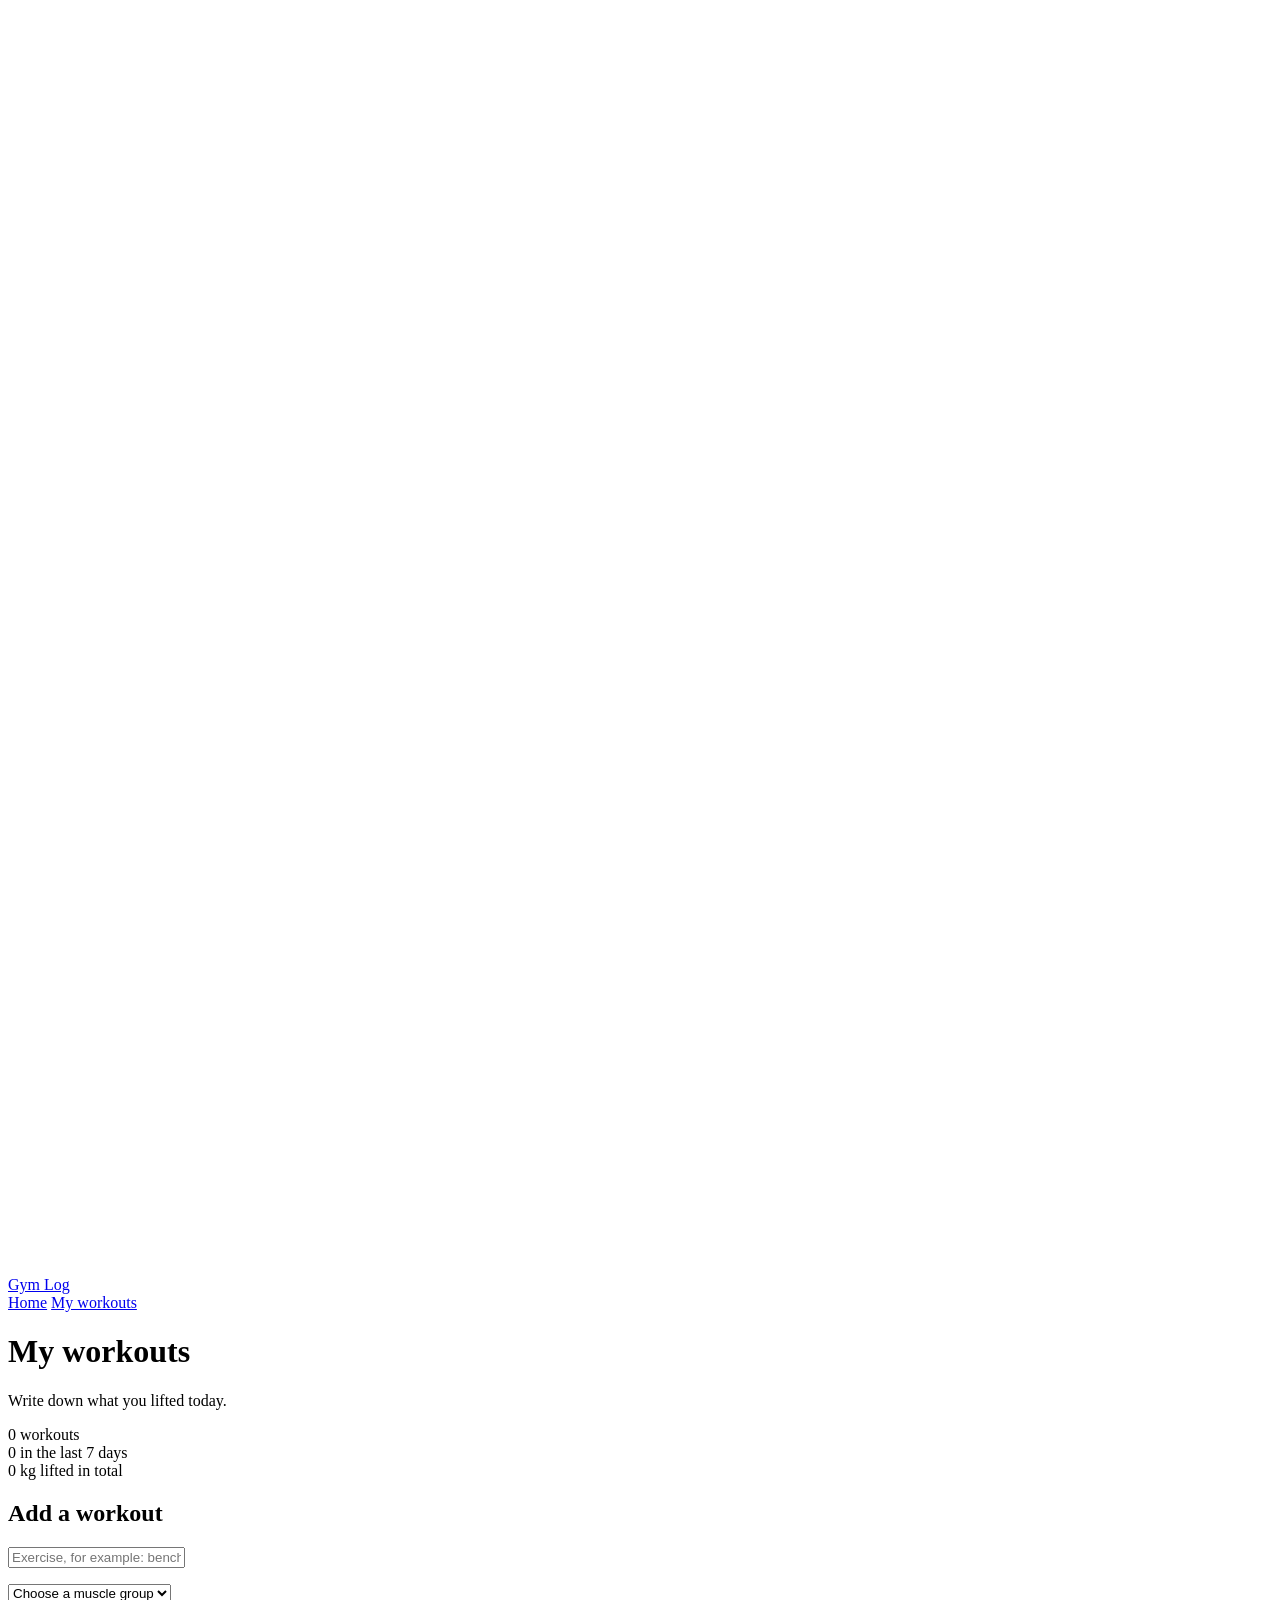
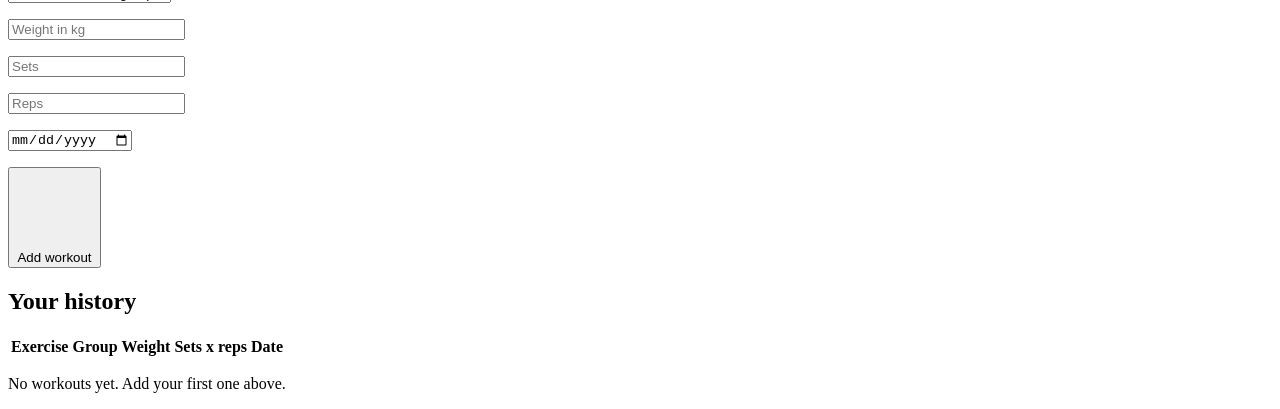
==== log.html @ 32770ccd "Add workout log page with form and history table Co-Authored-By: Claude Sonnet 5.5 <noreply@anthropi" ====
<!DOCTYPE html>
<html lang="en">
<head>
  <meta charset="UTF-8">
  <meta name="viewport" content="width=device-width, initial-scale=1.0">
  <title>My workouts - Gym Log</title>
  <link rel="stylesheet" href="styles.css">
</head>
<body>

  <!-- Navigation bar -->
  <nav class="navbar">
    <div class="wide navbar-inner">
      <a class="logo" href="index.html">
        <svg class="icon" viewBox="0 0 24 24"><path d="M6 7v10M18 7v10M3 10v4M21 10v4M6 12h12"/></svg>
        Gym Log
      </a>
      <div class="nav-links">
        <a class="nav-link" href="index.html">Home</a>
        <a class="nav-link active" href="log.html">My workouts</a>
      </div>
    </div>
  </nav>

  <main class="container">

    <header class="section">
      <h1>My workouts</h1>
      <p class="muted">Write down what you lifted today.</p>

      <div class="stats">
        <div class="stat">
          <span class="stat-number" id="total-count">0</span>
          <span class="muted">workouts</span>
        </div>
        <div class="stat">
          <span class="stat-number" id="week-count">0</span>
          <span class="muted">in the last 7 days</span>
        </div>
        <div class="stat">
          <span class="stat-number" id="volume-count">0</span>
          <span class="muted">kg lifted in total</span>
        </div>
      </div>
    </header>

    <section class="section">
      <h2>Add a workout</h2>
      <form id="workout-form" novalidate>
        <div class="field">
          <input class="input" type="text" id="exercise" placeholder="Exercise, for example: bench press" aria-label="Exercise">
          <p class="error" id="exercise-error"></p>
        </div>

        <div class="field">
          <select class="input" id="group" aria-label="Muscle group">
            <option value="">Choose a muscle group</option>
            <option value="Chest">Chest</option>
            <option value="Back">Back</option>
            <option value="Legs">Legs</option>
            <option value="Shoulders">Shoulders</option>
            <option value="Arms">Arms</option>
            <option value="Core">Core</option>
          </select>
          <p class="error" id="group-error"></p>
        </div>

        <div class="row">
          <div class="field">
            <input class="input" type="number" id="weight" placeholder="Weight in kg" min="0" step="any" aria-label="Weight in kg">
            <p class="error" id="weight-error"></p>
          </div>
          <div class="field">
            <input class="input" type="number" id="sets" placeholder="Sets" min="1" aria-label="Sets">
            <p class="error" id="sets-error"></p>
          </div>
          <div class="field">
            <input class="input" type="number" id="reps" placeholder="Reps" min="1" aria-label="Reps">
            <p class="error" id="reps-error"></p>
          </div>
        </div>

        <div class="field">
          <input class="input" type="date" id="date" aria-label="Date">
          <p class="error" id="date-error"></p>
        </div>

        <button class="button button-primary" type="submit">
          <svg class="icon" viewBox="0 0 24 24"><path d="M12 5v14M5 12h14"/></svg>
          Add workout
        </button>
      </form>
    </section>

    <section class="section">
      <h2>Your history</h2>
      <table class="table">
        <thead>
          <tr>
            <th>Exercise</th>
            <th>Group</th>
            <th>Weight</th>
            <th>Sets x reps</th>
            <th>Date</th>
            <th></th>
          </tr>
        </thead>
        <tbody id="workout-list"></tbody>
      </table>
      <p class="muted" id="empty-message">No workouts yet. Add your first one above.</p>
    </section>

  </main>

  <script src="lib.js"></script>
  <script src="app.js"></script>
</body>
</html>
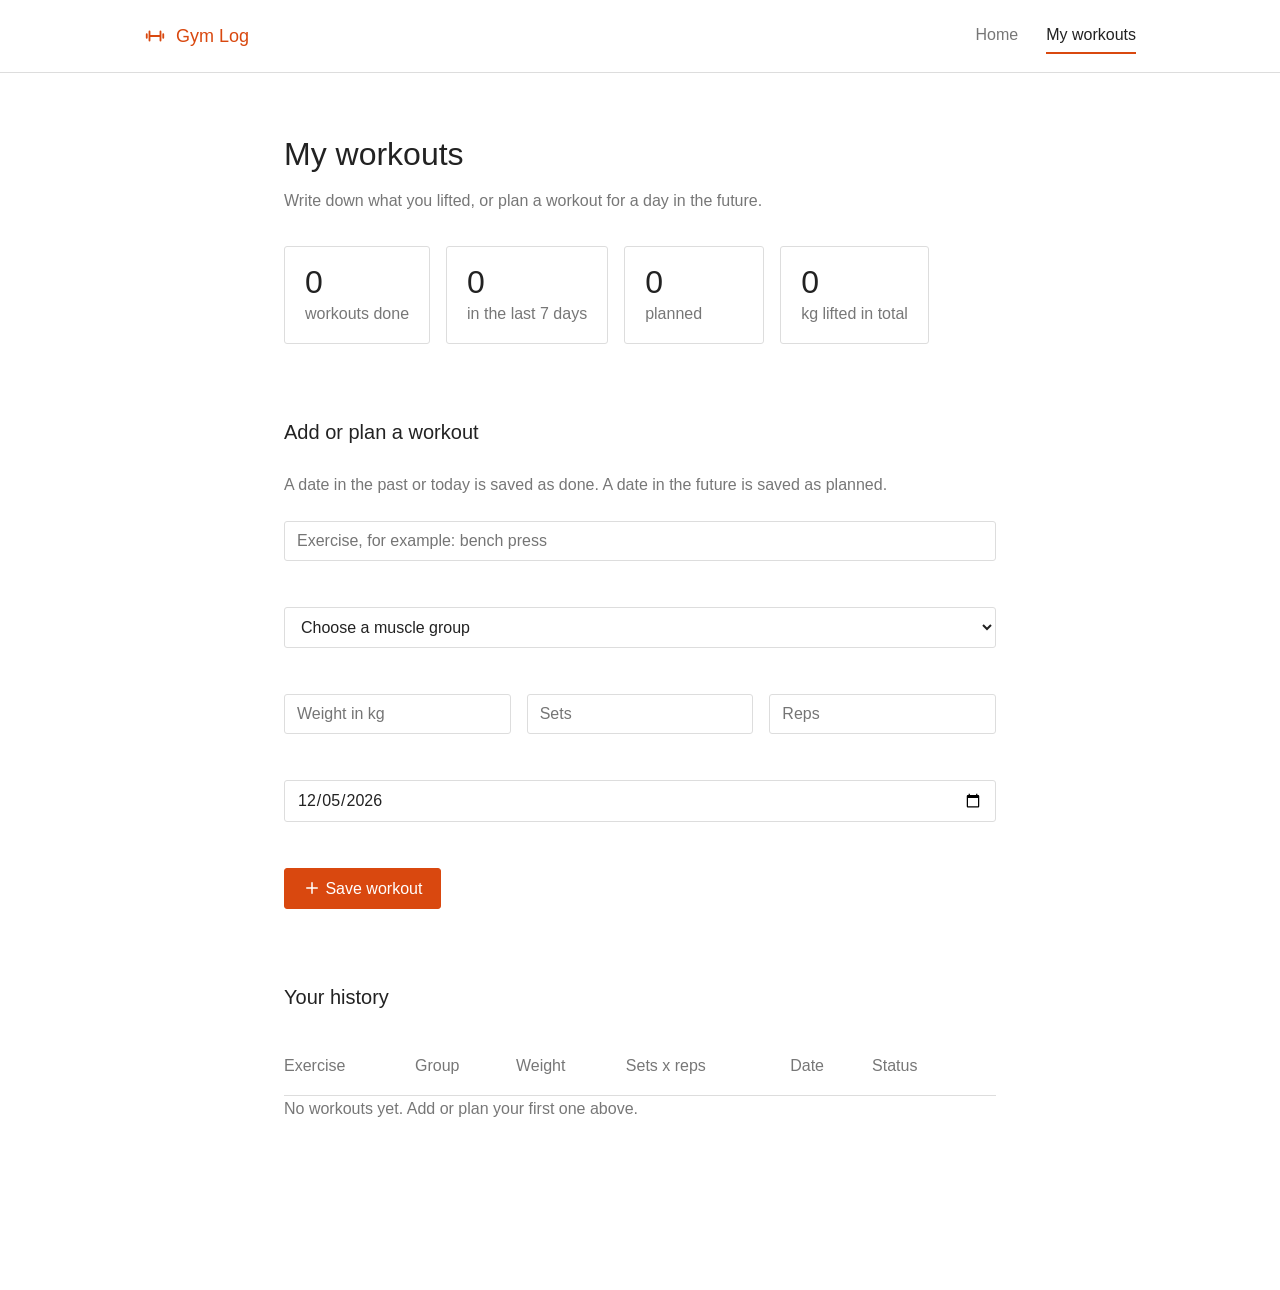
==== commit fba92ceb: "Let workouts be planned: new status column and planned count Co-Authored-By: Claude Sonnet 5.5 <nore" ====
--- a/log.html
+++ b/log.html
@@ -26,16 +26,20 @@
 
     <header class="section">
       <h1>My workouts</h1>
-      <p class="muted">Write down what you lifted today.</p>
+      <p class="muted">Write down what you lifted, or plan a workout for a day in the future.</p>
 
       <div class="stats">
         <div class="stat">
-          <span class="stat-number" id="total-count">0</span>
-          <span class="muted">workouts</span>
+          <span class="stat-number" id="done-count">0</span>
+          <span class="muted">workouts done</span>
         </div>
         <div class="stat">
           <span class="stat-number" id="week-count">0</span>
           <span class="muted">in the last 7 days</span>
+        </div>
+        <div class="stat">
+          <span class="stat-number" id="planned-count">0</span>
+          <span class="muted">planned</span>
         </div>
         <div class="stat">
           <span class="stat-number" id="volume-count">0</span>
@@ -45,7 +49,8 @@
     </header>
 
     <section class="section">
-      <h2>Add a workout</h2>
+      <h2>Add or plan a workout</h2>
+      <p class="muted hint">A date in the past or today is saved as done. A date in the future is saved as planned.</p>
       <form id="workout-form" novalidate>
         <div class="field">
           <input class="input" type="text" id="exercise" placeholder="Exercise, for example: bench press" aria-label="Exercise">
@@ -87,7 +92,7 @@
 
         <button class="button button-primary" type="submit">
           <svg class="icon" viewBox="0 0 24 24"><path d="M12 5v14M5 12h14"/></svg>
-          Add workout
+          Save workout
         </button>
       </form>
     </section>
@@ -102,12 +107,13 @@
             <th>Weight</th>
             <th>Sets x reps</th>
             <th>Date</th>
+            <th>Status</th>
             <th></th>
           </tr>
         </thead>
         <tbody id="workout-list"></tbody>
       </table>
-      <p class="muted" id="empty-message">No workouts yet. Add your first one above.</p>
+      <p class="muted" id="empty-message">No workouts yet. Add or plan your first one above.</p>
     </section>
 
   </main>
--- a/styles.css
+++ b/styles.css
@@ -0,0 +1,436 @@
+/* styles.css
+   A small set of reusable classes. Flat design: no gradients,
+   no shadows, small corners, lots of white space. */
+
+/* Colors and sizes in one place */
+:root {
+  --text: #222222;
+  --muted: #777777;
+  --line: #dddddd;
+  --accent: #d9480f;
+  --accent-hover: #b83c0b;
+  --tint: #fdf3ee;
+  --red: #a61b1b;
+  --corner: 3px;
+}
+
+* {
+  box-sizing: border-box;
+}
+
+body {
+  margin: 0;
+  font-family: Arial, Helvetica, sans-serif;
+  font-size: 16px;
+  line-height: 1.6;
+  color: var(--text);
+  background: #ffffff;
+}
+
+/* Layout */
+.container {
+  max-width: 760px;
+  margin: 0 auto;
+  padding: 56px 24px 96px 24px;
+}
+
+.wide {
+  max-width: 1040px;
+  margin: 0 auto;
+  padding: 0 24px;
+}
+
+.section {
+  margin-bottom: 72px;
+}
+
+/* Text */
+h1 {
+  margin: 0 0 8px 0;
+  font-size: 32px;
+  font-weight: normal;
+}
+
+h2 {
+  margin: 0 0 24px 0;
+  font-size: 20px;
+  font-weight: normal;
+}
+
+h3 {
+  margin: 0 0 8px 0;
+  font-size: 18px;
+  font-weight: normal;
+}
+
+p {
+  margin: 0 0 8px 0;
+}
+
+a {
+  color: inherit;
+}
+
+.muted {
+  color: var(--muted);
+}
+
+.red {
+  color: var(--red);
+}
+
+.hint {
+  margin-bottom: 24px;
+}
+
+.hidden {
+  display: none;
+}
+
+/* Icons (small drawings made with SVG) */
+.icon {
+  width: 18px;
+  height: 18px;
+  fill: none;
+  stroke: currentColor;
+  stroke-width: 2;
+  stroke-linecap: round;
+  stroke-linejoin: round;
+  vertical-align: -3px;
+}
+
+.icon-big {
+  width: 24px;
+  height: 24px;
+  vertical-align: middle;
+}
+
+/* Navigation bar */
+.navbar {
+  border-bottom: 1px solid var(--line);
+  background: #ffffff;
+}
+
+.navbar-inner {
+  display: flex;
+  align-items: center;
+  justify-content: space-between;
+  min-height: 72px;
+}
+
+.logo {
+  display: flex;
+  align-items: center;
+  gap: 10px;
+  font-size: 18px;
+  color: var(--accent);
+  text-decoration: none;
+}
+
+.logo .icon {
+  width: 22px;
+  height: 22px;
+}
+
+.nav-links {
+  display: flex;
+  align-items: center;
+  gap: 28px;
+}
+
+.nav-link {
+  padding: 4px 0;
+  color: var(--muted);
+  text-decoration: none;
+  border-bottom: 2px solid transparent;
+}
+
+.nav-link:hover {
+  color: var(--text);
+}
+
+.nav-link.active {
+  color: var(--text);
+  border-bottom-color: var(--accent);
+}
+
+/* Hero (dark band) */
+.hero-band {
+  color: #ffffff;
+  background: #1c1c1c;
+}
+
+.hero {
+  display: flex;
+  align-items: center;
+  justify-content: space-between;
+  gap: 64px;
+  padding-top: 96px;
+  padding-bottom: 96px;
+}
+
+.hero-text {
+  flex: 1;
+}
+
+.hero-title {
+  margin: 0 0 24px 0;
+  font-size: 48px;
+  font-weight: bold;
+  line-height: 1.2;
+}
+
+.hero-sub {
+  max-width: 460px;
+  margin: 0 0 40px 0;
+  font-size: 18px;
+  color: #b5b5b5;
+}
+
+.hero-art {
+  flex: 1;
+  max-width: 420px;
+}
+
+.hero-art svg {
+  display: block;
+  width: 100%;
+  height: auto;
+}
+
+/* How it works */
+.how {
+  padding: 96px 0;
+}
+
+.how-title {
+  margin-bottom: 48px;
+  font-size: 28px;
+}
+
+.steps {
+  display: flex;
+  gap: 48px;
+}
+
+.step {
+  flex: 1;
+}
+
+.step-icon {
+  display: flex;
+  align-items: center;
+  justify-content: center;
+  width: 52px;
+  height: 52px;
+  margin-bottom: 20px;
+  color: var(--accent);
+  background: var(--tint);
+  border-radius: var(--corner);
+}
+
+.how-end {
+  margin-top: 64px;
+}
+
+/* Footer */
+.footer {
+  padding: 32px 0;
+  color: var(--muted);
+  font-size: 14px;
+  border-top: 1px solid var(--line);
+}
+
+/* Numbers at the top of the planner */
+.stats {
+  display: flex;
+  gap: 16px;
+  margin-top: 32px;
+}
+
+.stat {
+  min-width: 140px;
+  padding: 16px 20px;
+  border: 1px solid var(--line);
+  border-radius: var(--corner);
+}
+
+.stat-number {
+  display: block;
+  font-size: 32px;
+  line-height: 1.2;
+}
+
+/* Form */
+.row {
+  display: flex;
+  gap: 16px;
+}
+
+.row .field {
+  flex: 1;
+}
+
+.field {
+  margin-bottom: 20px;
+}
+
+.input {
+  width: 100%;
+  padding: 10px 12px;
+  font-family: inherit;
+  font-size: 16px;
+  color: var(--text);
+  background: #ffffff;
+  border: 1px solid var(--line);
+  border-radius: var(--corner);
+}
+
+.input:focus {
+  outline: 2px solid var(--accent);
+  outline-offset: 0;
+}
+
+.input-bad {
+  border-color: var(--red);
+}
+
+.error {
+  min-height: 22px;
+  margin: 4px 0 0 0;
+  font-size: 14px;
+  color: var(--red);
+}
+
+/* Buttons (work on <button> and on <a>) */
+.button {
+  display: inline-block;
+  padding: 10px 18px;
+  font-family: inherit;
+  font-size: 16px;
+  color: var(--text);
+  text-decoration: none;
+  background: #ffffff;
+  border: 1px solid var(--line);
+  border-radius: var(--corner);
+  cursor: pointer;
+}
+
+.button:hover {
+  background: #f4f4f4;
+}
+
+.button-primary {
+  color: #ffffff;
+  background: var(--accent);
+  border-color: var(--accent);
+}
+
+.button-primary:hover {
+  background: var(--accent-hover);
+}
+
+.button-ghost {
+  color: #ffffff;
+  background: transparent;
+  border-color: #666666;
+}
+
+.button-ghost:hover {
+  background: #2c2c2c;
+}
+
+.button-big {
+  margin-right: 12px;
+  padding: 14px 28px;
+  font-size: 17px;
+}
+
+.button-small {
+  padding: 4px 10px;
+  font-size: 14px;
+}
+
+.button-small .icon {
+  width: 15px;
+  height: 15px;
+  vertical-align: -2px;
+}
+
+/* Table */
+.table {
+  width: 100%;
+  border-collapse: collapse;
+}
+
+.table th,
+.table td {
+  padding: 16px 12px 16px 0;
+  text-align: left;
+  border-bottom: 1px solid var(--line);
+}
+
+.table th {
+  font-weight: normal;
+  color: var(--muted);
+}
+
+.table td:last-child {
+  text-align: right;
+  white-space: nowrap;
+}
+
+/* Small screens */
+@media (max-width: 760px) {
+  .container {
+    padding: 40px 16px 64px 16px;
+  }
+
+  .hero {
+    flex-direction: column;
+    align-items: flex-start;
+    gap: 48px;
+    padding-top: 56px;
+    padding-bottom: 56px;
+  }
+
+  .hero-title {
+    font-size: 34px;
+  }
+
+  .hero-art {
+    width: 100%;
+  }
+
+  .steps {
+    flex-direction: column;
+    gap: 40px;
+  }
+
+  .row {
+    flex-direction: column;
+    gap: 0;
+  }
+
+  .stats {
+    flex-wrap: wrap;
+  }
+
+  .button-big {
+    margin-bottom: 12px;
+  }
+
+  .nav-links {
+    gap: 16px;
+  }
+
+  .nav-link {
+    display: none;
+  }
+
+  /* Let the table scroll sideways instead of breaking */
+  .table {
+    display: block;
+    overflow-x: auto;
+  }
+}
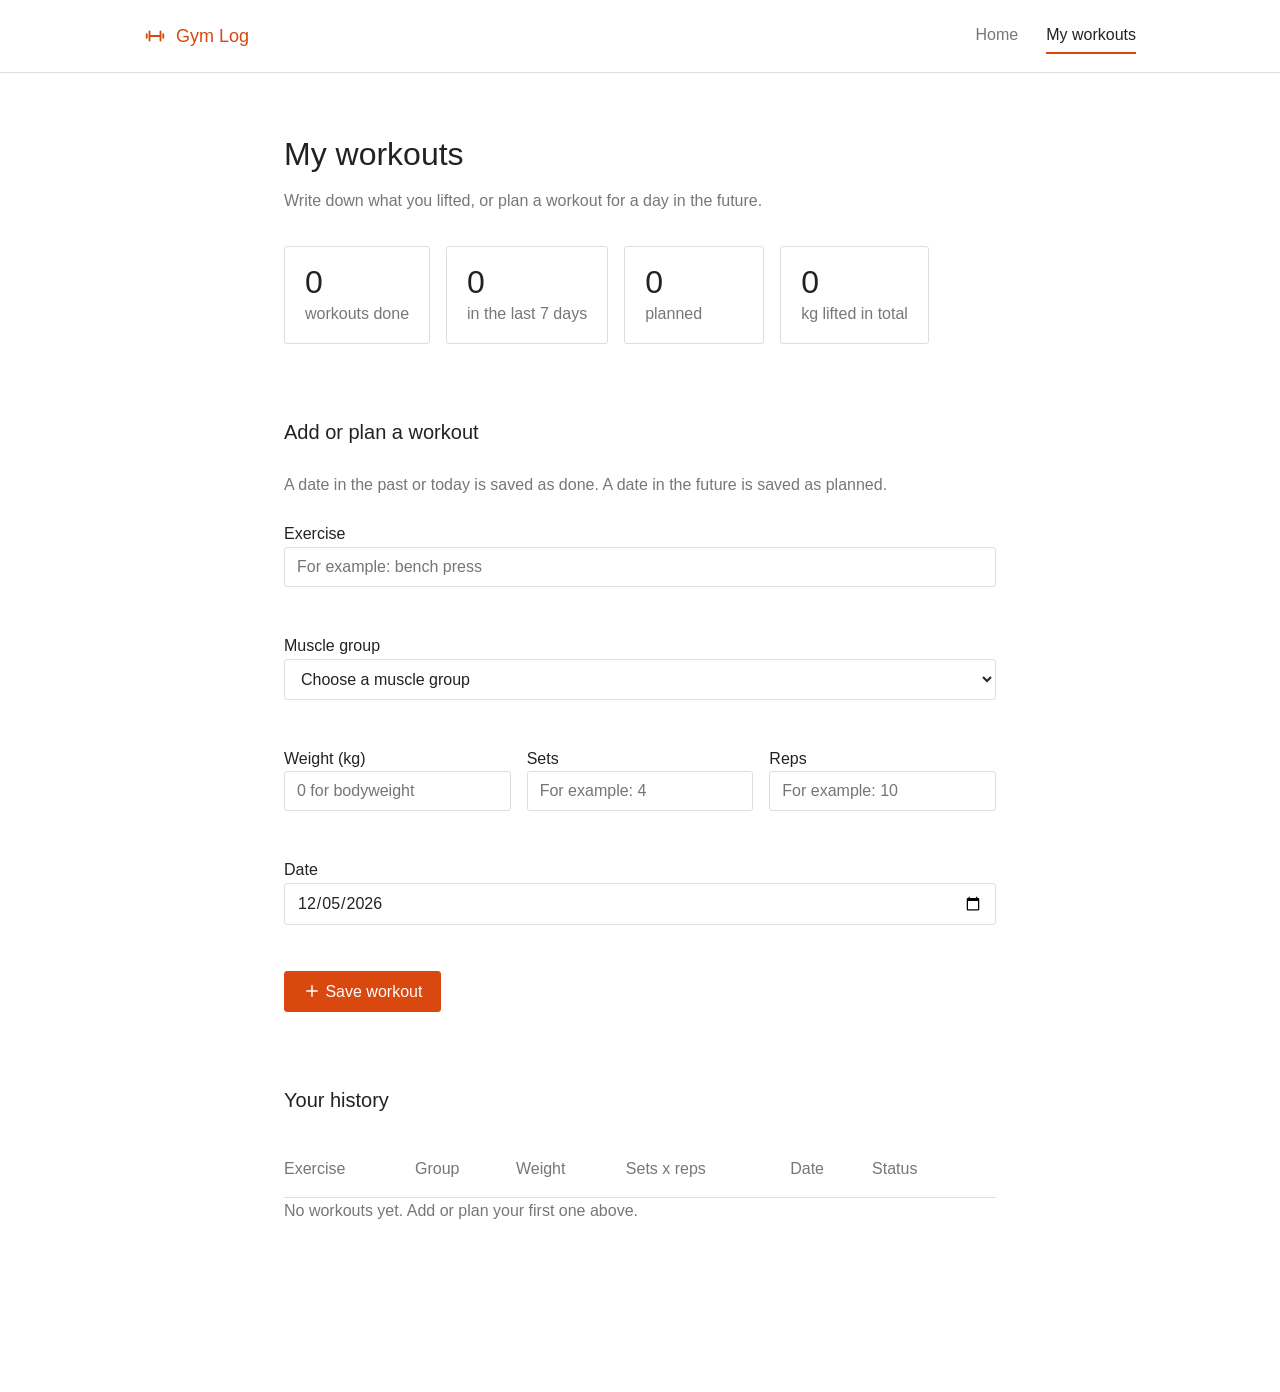
==== commit 03eb50c7: "Add visible labels above every form field Co-Authored-By: Claude Sonnet 5.5 <noreply@anthropic.com> " ====
--- a/log.html
+++ b/log.html
@@ -53,12 +53,14 @@
       <p class="muted hint">A date in the past or today is saved as done. A date in the future is saved as planned.</p>
       <form id="workout-form" novalidate>
         <div class="field">
-          <input class="input" type="text" id="exercise" placeholder="Exercise, for example: bench press" aria-label="Exercise">
+          <label class="label" for="exercise">Exercise</label>
+          <input class="input" type="text" id="exercise" placeholder="For example: bench press">
           <p class="error" id="exercise-error"></p>
         </div>
 
         <div class="field">
-          <select class="input" id="group" aria-label="Muscle group">
+          <label class="label" for="group">Muscle group</label>
+          <select class="input" id="group">
             <option value="">Choose a muscle group</option>
             <option value="Chest">Chest</option>
             <option value="Back">Back</option>
@@ -72,21 +74,25 @@
 
         <div class="row">
           <div class="field">
-            <input class="input" type="number" id="weight" placeholder="Weight in kg" min="0" step="any" aria-label="Weight in kg">
+            <label class="label" for="weight">Weight (kg)</label>
+            <input class="input" type="number" id="weight" placeholder="0 for bodyweight" min="0" step="any">
             <p class="error" id="weight-error"></p>
           </div>
           <div class="field">
-            <input class="input" type="number" id="sets" placeholder="Sets" min="1" aria-label="Sets">
+            <label class="label" for="sets">Sets</label>
+            <input class="input" type="number" id="sets" placeholder="For example: 4" min="1">
             <p class="error" id="sets-error"></p>
           </div>
           <div class="field">
-            <input class="input" type="number" id="reps" placeholder="Reps" min="1" aria-label="Reps">
+            <label class="label" for="reps">Reps</label>
+            <input class="input" type="number" id="reps" placeholder="For example: 10" min="1">
             <p class="error" id="reps-error"></p>
           </div>
         </div>
 
         <div class="field">
-          <input class="input" type="date" id="date" aria-label="Date">
+          <label class="label" for="date">Date</label>
+          <input class="input" type="date" id="date">
           <p class="error" id="date-error"></p>
         </div>
 
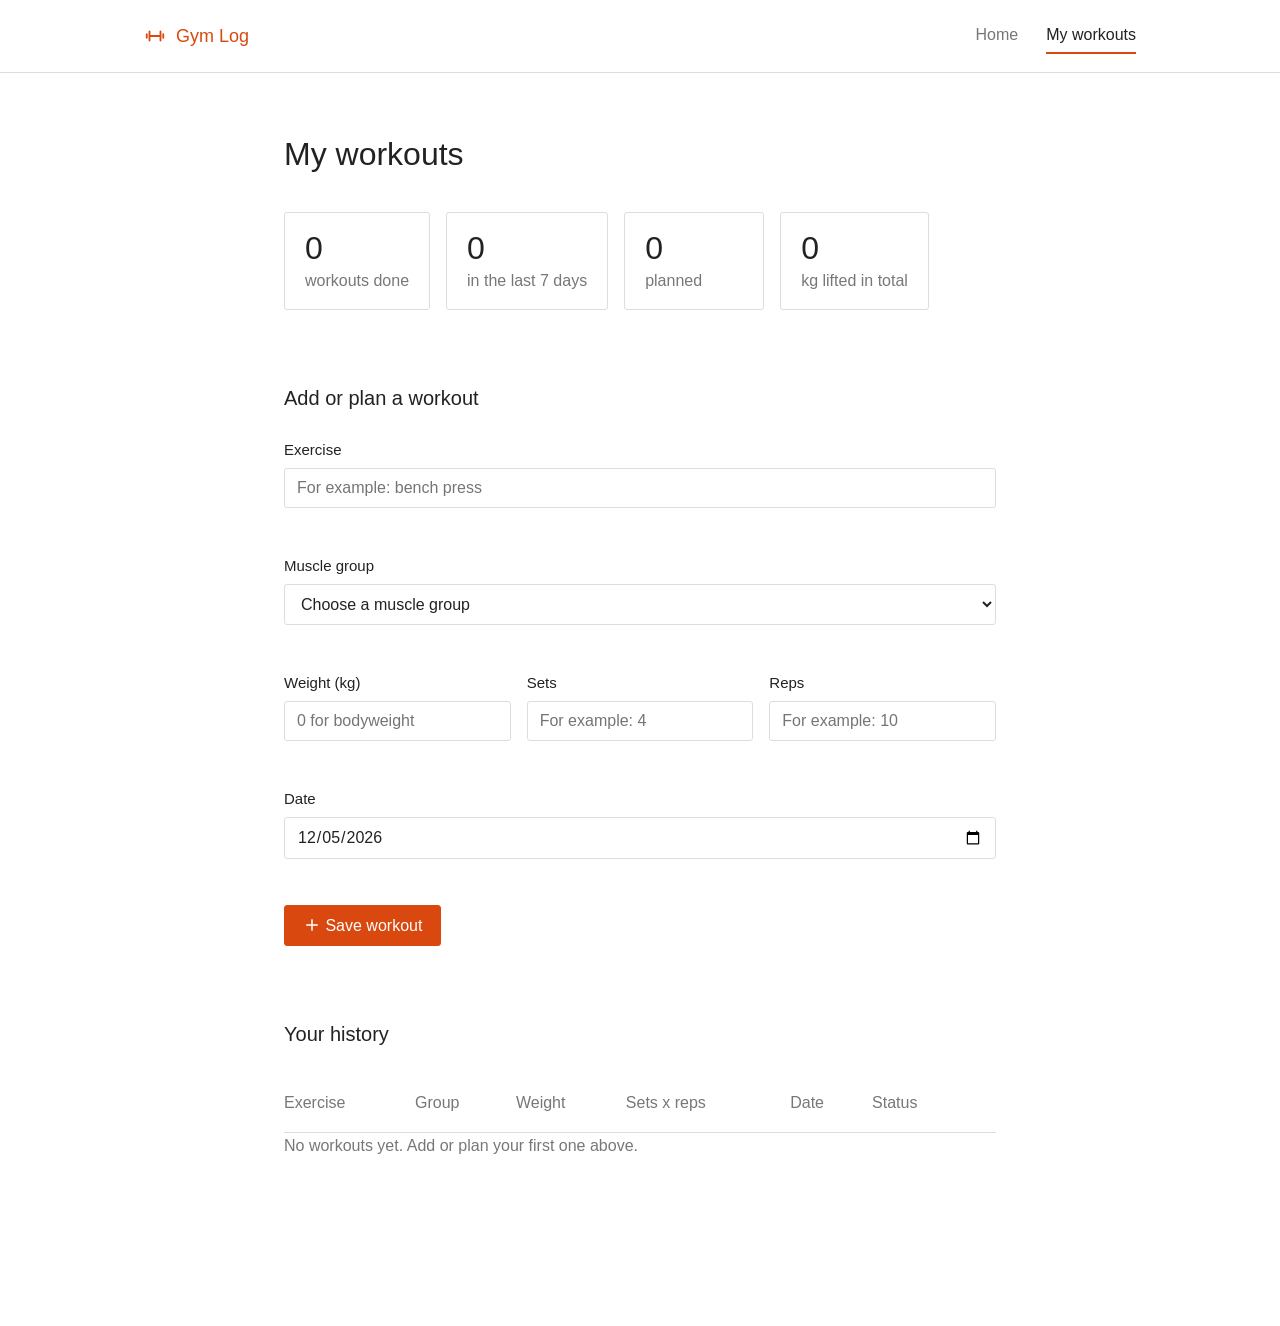
==== commit fd2a3131: "Remove the subtitle lines under the titles Co-Authored-By: Claude Sonnet 5.5 <noreply@anthropic.com>" ====
--- a/log.html
+++ b/log.html
@@ -26,7 +26,6 @@
 
     <header class="section">
       <h1>My workouts</h1>
-      <p class="muted">Write down what you lifted, or plan a workout for a day in the future.</p>
 
       <div class="stats">
         <div class="stat">
@@ -50,7 +49,6 @@
 
     <section class="section">
       <h2>Add or plan a workout</h2>
-      <p class="muted hint">A date in the past or today is saved as done. A date in the future is saved as planned.</p>
       <form id="workout-form" novalidate>
         <div class="field">
           <label class="label" for="exercise">Exercise</label>
--- a/styles.css
+++ b/styles.css
@@ -262,6 +262,12 @@
 }
 
 /* Form */
+.label {
+  display: block;
+  margin-bottom: 6px;
+  font-size: 15px;
+}
+
 .row {
   display: flex;
   gap: 16px;
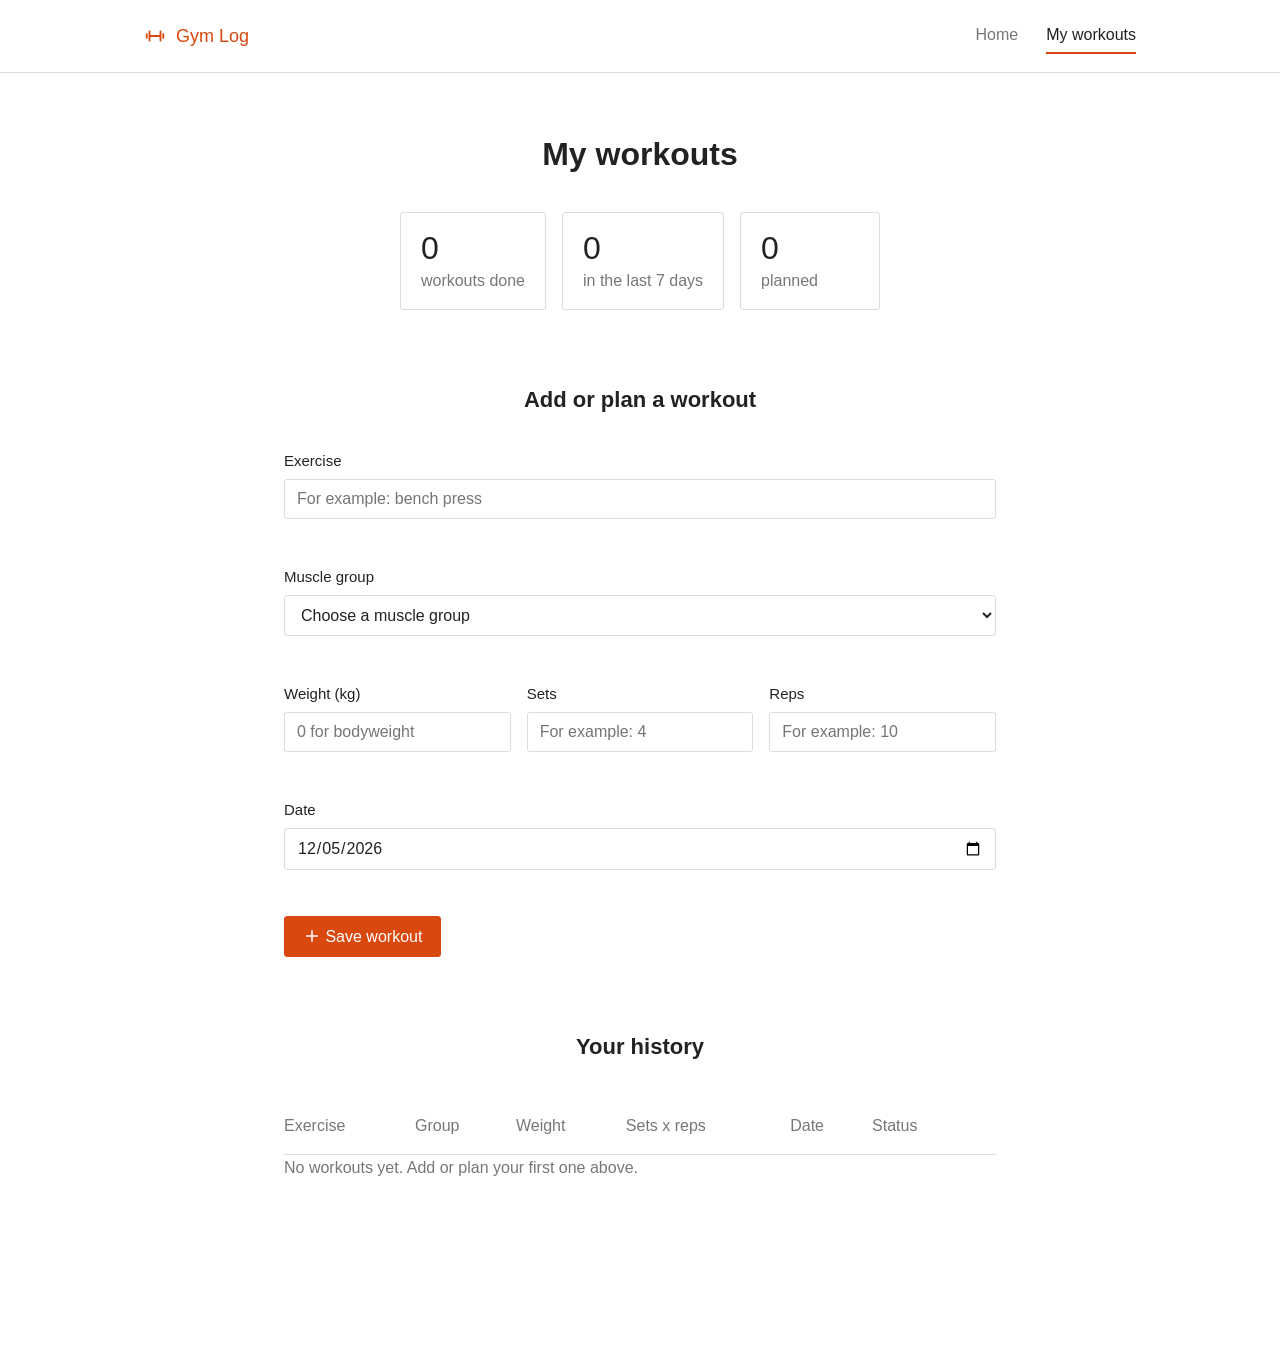
==== commit e5fea999: "Remove the total kilograms lifted box Co-Authored-By: Claude Sonnet 5.5 <noreply@anthropic.com> Clau" ====
--- a/log.html
+++ b/log.html
@@ -39,10 +39,6 @@
         <div class="stat">
           <span class="stat-number" id="planned-count">0</span>
           <span class="muted">planned</span>
-        </div>
-        <div class="stat">
-          <span class="stat-number" id="volume-count">0</span>
-          <span class="muted">kg lifted in total</span>
         </div>
       </div>
     </header>
--- a/styles.css
+++ b/styles.css
@@ -46,21 +46,23 @@
 
 /* Text */
 h1 {
-  margin: 0 0 8px 0;
+  margin: 0;
   font-size: 32px;
-  font-weight: normal;
+  font-weight: bold;
+  text-align: center;
 }
 
 h2 {
-  margin: 0 0 24px 0;
-  font-size: 20px;
-  font-weight: normal;
+  margin: 0 0 32px 0;
+  font-size: 22px;
+  font-weight: bold;
+  text-align: center;
 }
 
 h3 {
   margin: 0 0 8px 0;
   font-size: 18px;
-  font-weight: normal;
+  font-weight: bold;
 }
 
 p {
@@ -79,9 +81,6 @@
   color: var(--red);
 }
 
-.hint {
-  margin-bottom: 24px;
-}
 
 .hidden {
   display: none;
@@ -162,33 +161,25 @@
 
 .hero {
   display: flex;
+  flex-direction: column;
   align-items: center;
-  justify-content: space-between;
-  gap: 64px;
+  gap: 56px;
   padding-top: 96px;
   padding-bottom: 96px;
-}
-
-.hero-text {
-  flex: 1;
+  text-align: center;
 }
 
 .hero-title {
-  margin: 0 0 24px 0;
+  max-width: 700px;
+  margin: 0 0 40px 0;
   font-size: 48px;
   font-weight: bold;
   line-height: 1.2;
-}
-
-.hero-sub {
-  max-width: 460px;
-  margin: 0 0 40px 0;
-  font-size: 18px;
-  color: #b5b5b5;
+  text-wrap: balance;
 }
 
 .hero-art {
-  flex: 1;
+  width: 100%;
   max-width: 420px;
 }
 
@@ -204,7 +195,7 @@
 }
 
 .how-title {
-  margin-bottom: 48px;
+  margin-bottom: 56px;
   font-size: 28px;
 }
 
@@ -215,6 +206,7 @@
 
 .step {
   flex: 1;
+  text-align: center;
 }
 
 .step-icon {
@@ -223,7 +215,7 @@
   justify-content: center;
   width: 52px;
   height: 52px;
-  margin-bottom: 20px;
+  margin: 0 auto 20px auto;
   color: var(--accent);
   background: var(--tint);
   border-radius: var(--corner);
@@ -231,6 +223,7 @@
 
 .how-end {
   margin-top: 64px;
+  text-align: center;
 }
 
 /* Footer */
@@ -244,6 +237,8 @@
 /* Numbers at the top of the planner */
 .stats {
   display: flex;
+  flex-wrap: wrap;
+  justify-content: center;
   gap: 16px;
   margin-top: 32px;
 }
@@ -347,7 +342,7 @@
 }
 
 .button-big {
-  margin-right: 12px;
+  margin: 0 6px 12px 6px;
   padding: 14px 28px;
   font-size: 17px;
 }
@@ -393,19 +388,13 @@
   }
 
   .hero {
-    flex-direction: column;
-    align-items: flex-start;
-    gap: 48px;
+    gap: 40px;
     padding-top: 56px;
     padding-bottom: 56px;
   }
 
   .hero-title {
     font-size: 34px;
-  }
-
-  .hero-art {
-    width: 100%;
   }
 
   .steps {
@@ -420,10 +409,6 @@
 
   .stats {
     flex-wrap: wrap;
-  }
-
-  .button-big {
-    margin-bottom: 12px;
   }
 
   .nav-links {
